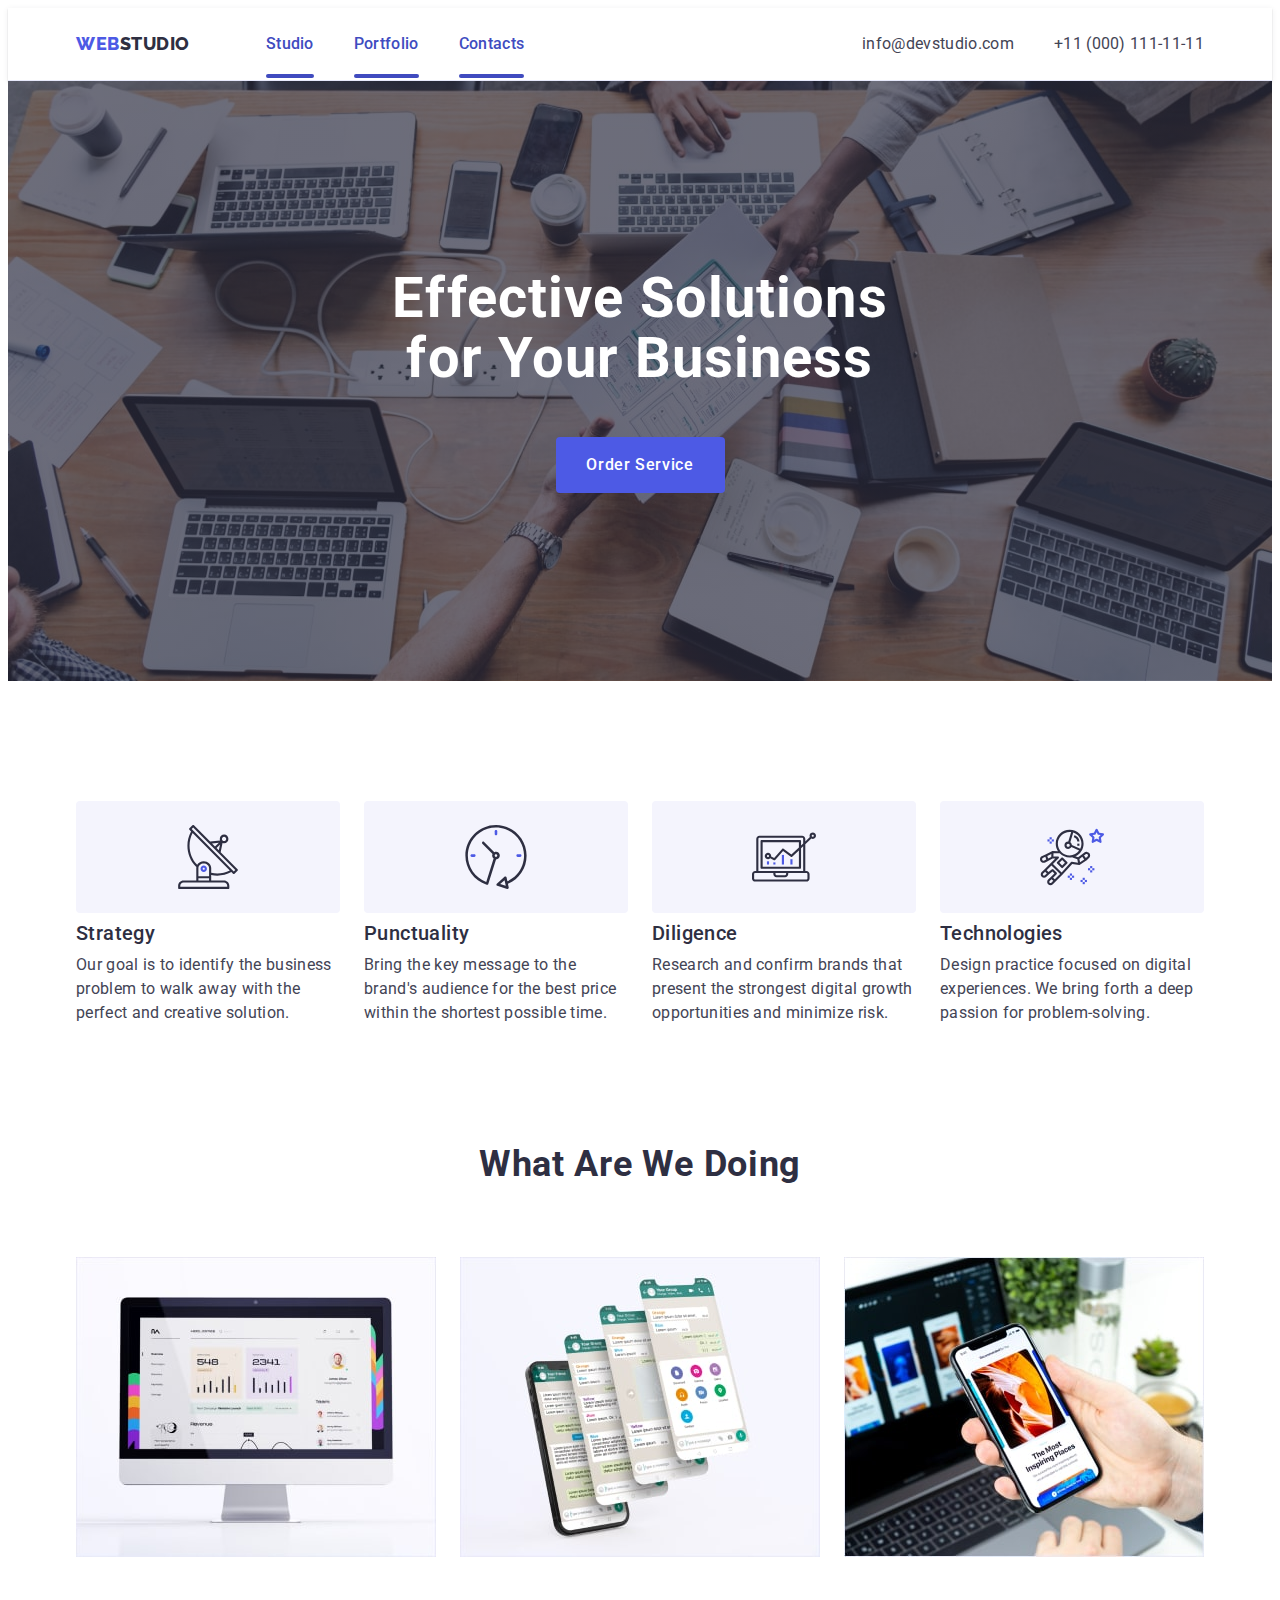
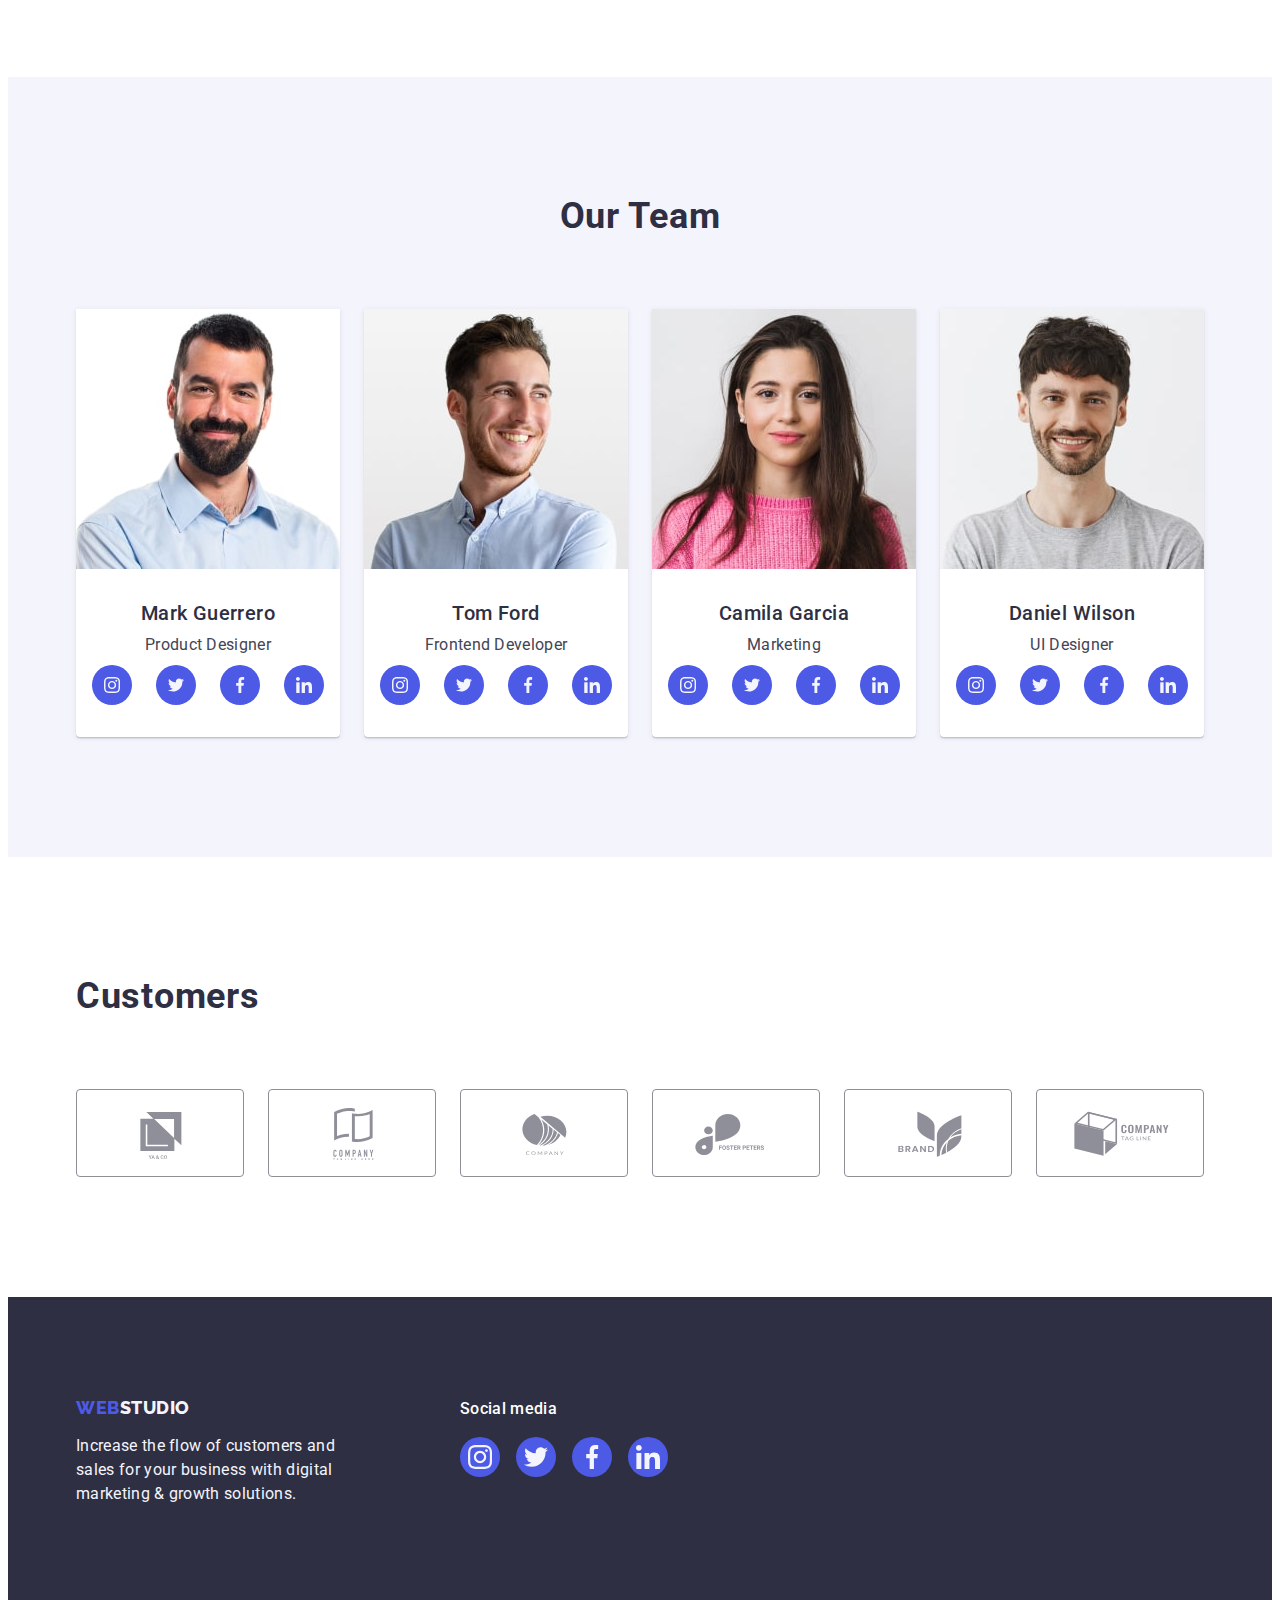
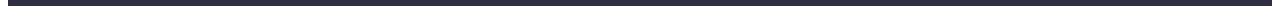
==== index.html @ 8abc338a "hw-4 26.07.23" ====
<!DOCTYPE html>
<html lang="en">
  <head>
    <meta charset="UTF-8" />
    <meta name="viewport" content="width=device-width, initial-scale=1.0" />
    <title>WebStudio</title>
    <link
      rel="stylesheet"
      href="https://cdnjs.cloudflare.com/ajax/libs/modern-normalize/2.0.0/modern-normalize.min.css"
      integrity="sha512-4xo8blKMVCiXpTaLzQSLSw3KFOVPWhm/TRtuPVc4WG6kUgjH6J03IBuG7JZPkcWMxJ5huwaBpOpnwYElP/m6wg=="
      crossorigin="anonymous"
      referrerpolicy="no-referrer"
    />
    <link rel="stylesheet" href="./css/styles.css" />
    <link rel="preconnect" href="https://fonts.googleapis.com" />
    <link rel="preconnect" href="https://fonts.gstatic.com" crossorigin />
    <link
      href="https://fonts.googleapis.com/css2?family=Raleway:wght@800&family=Roboto:wght@400;500;700;900&display=swap"
      rel="stylesheet"
    />
  </head>
  <body>
    <!-- index-header -->
    <header class="header">
      <div class="header-menu container">
        <nav class="menu">
          <a class="logo" href="./index.html"
            >Web<span class="logo-span">Studio</span></a
          >

          <ul class="menu-list">
            <li>
              <a class="menu-link" href="./index.html">Studio</a>
            </li>
            <li>
              <a class="menu-link" href="./portfolio.html">Portfolio</a>
            </li>
            <li>
              <a class="menu-link" href="">Contacts</a>
            </li>
          </ul>
        </nav>

        <address class="address">
          <ul class="address-list">
            <li>
              <a class="address-link" href="mailto:info@devstudio.com"
                >info@devstudio.com</a
              >
            </li>
            <li>
              <a class="address-link" href="tel:+110001111111"
                >+11 (000) 111-11-11</a
              >
            </li>
          </ul>
        </address>
      </div>
    </header>
    <main>
      <!--index-section1-->

      <section class="hero">
        <div class="container">
          <div class="hero-content">
            <h1 class="hero-title">Effective Solutions for Your Business</h1>
            <button class="hero-button" type="button">Order Service</button>
          </div>
        </div>
      </section>

      <!--index-section2-->
      <section class="qualities">
        <div class="container">
          <h2 class="qualities-title visually-hidden">
            Qualities of an employee
          </h2>
          <ul class="qualities-list">
            <li class="qualities-list-item">
              <div class="qualities-icon-list">
                <svg class="qualities-icon" width="64" height="64">
                  <use href="./images/icons.svg#icon-antenna"></use>
                </svg>
              </div>
              <h3 class="qualities-item-title">Strategy</h3>
              <p class="qualities-item-text">
                Our goal is to identify the business problem to walk away with
                the perfect and creative solution.
              </p>
            </li>
            <li class="qualities-list-item">
              <div class="qualities-icon-list">
                <svg class="qualities-icon" width="64" height="64">
                  <use href="./images/icons.svg#icon-clock"></use>
                </svg>
              </div>
              <h3 class="qualities-item-title">Punctuality</h3>
              <p class="qualities-item-text">
                Bring the key message to the brand's audience for the best price
                within the shortest possible time.
              </p>
            </li>
            <li class="qualities-list-item">
              <div class="qualities-icon-list">
                <svg class="qualities-icon" width="64" height="64">
                  <use href="./images/icons.svg#icon-diagram"></use>
                </svg>
              </div>
              <h3 class="qualities-item-title">Diligence</h3>
              <p class="qualities-item-text">
                Research and confirm brands that present the strongest digital
                growth opportunities and minimize risk.
              </p>
            </li>
            <li class="qualities-list-item">
              <div class="qualities-icon-list">
                <svg class="qualities-icon" width="64" height="64">
                  <use href="./images/icons.svg#icon-astronaut"></use>
                </svg>
              </div>
              <h3 class="qualities-item-title">Technologies</h3>
              <p class="qualities-item-text">
                Design practice focused on digital experiences. We bring forth a
                deep passion for problem-solving.
              </p>
            </li>
          </ul>
        </div>
      </section>
      <!--index-section3-->
      <section class="doing">
        <div class="container">
          <h2 class="doing-title">What are we doing</h2>
          <ul class="doing-list">
            <li class="doing-item">
              <img
                src="./images/doing1.jpg"
                alt="work_on_computer"
                width="360"
              />
            </li>
            <li class="doing-item">
              <img
                src="./images/doing2.jpg"
                alt="chat_on_the_phone"
                width="360"
              />
            </li>
            <li class="doing-item">
              <img
                src="./images/doing3.jpg"
                alt="other_phone_work"
                width="360"
              />
            </li>
          </ul>
        </div>
      </section>
      <!--index-section4-->
      <section class="team">
        <div class="container">
          <h2 class="team-title">Our Team</h2>
          <ul class="team-list">
            <li class="team-item">
              <img
                class="team-item-img"
                src="./images/team1.jpg"
                alt="foto_Mark_Guerrero"
                width="264"
              />
              <div class="team-subitem">
                <h3 class="team-item-title">Mark Guerrero</h3>
                <p class="team-item-text">Product Designer</p>
                <ul class="team-icon-list">
                  <li class="team-icon-item">
                    <a class="team-icon-link" href=""
                      ><svg class="team-icon" width="16" height="16">
                        <use href="./images/icons.svg#icon-instagram"></use>
                      </svg>
                    </a>
                  </li>
                  <li class="team-icon-item">
                    <a class="team-icon-link" href=""
                      ><svg class="team-icon" width="16" height="16">
                        <use href="./images/icons.svg#icon-twitter"></use>
                      </svg>
                    </a>
                  </li>
                  <li class="team-icon-item">
                    <a class="team-icon-link" href=""
                      ><svg class="team-icon" width="16" height="16">
                        <use href="./images/icons.svg#icon-facebook"></use>
                      </svg>
                    </a>
                  </li>
                  <li class="team-icon-item">
                    <a class="team-icon-link" href=""
                      ><svg class="team-icon" width="16" height="16">
                        <use href="./images/icons.svg#icon-linkedin"></use>
                      </svg>
                    </a>
                  </li>
                </ul>
              </div>
            </li>
            <li class="team-item">
              <img
                class="team-item-img"
                src="./images/team2.jpg"
                alt="foto_Tom_Ford"
                width="264"
              />
              <div class="team-subitem">
                <h3 class="team-item-title">Tom Ford</h3>
                <p class="team-item-text">Frontend Developer</p>

                <ul class="team-icon-list">
                  <li class="team-icon-item">
                    <a class="team-icon-link" href=""
                      ><svg class="team-icon" width="16" height="16">
                        <use href="./images/icons.svg#icon-instagram"></use>
                      </svg>
                    </a>
                  </li>
                  <li class="team-icon-item">
                    <a class="team-icon-link" href=""
                      ><svg class="team-icon" width="16" height="16">
                        <use href="./images/icons.svg#icon-twitter"></use>
                      </svg>
                    </a>
                  </li>
                  <li class="team-icon-item">
                    <a class="team-icon-link" href=""
                      ><svg class="team-icon" width="16" height="16">
                        <use href="./images/icons.svg#icon-facebook"></use>
                      </svg>
                    </a>
                  </li>
                  <li class="team-icon-item">
                    <a class="team-icon-link" href=""
                      ><svg class="team-icon" width="16" height="16">
                        <use href="./images/icons.svg#icon-linkedin"></use>
                      </svg>
                    </a>
                  </li>
                </ul>
              </div>
            </li>
            <li class="team-item">
              <img
                class="team-item-img"
                src="./images/team3.jpg"
                alt="foto_camila_garcia"
                width="264"
              />
              <div class="team-subitem">
                <h3 class="team-item-title">Camila Garcia</h3>
                <p class="team-item-text">Marketing</p>

                <ul class="team-icon-list">
                  <li class="team-icon-item">
                    <a class="team-icon-link" href=""
                      ><svg class="team-icon" width="16" height="16">
                        <use href="./images/icons.svg#icon-instagram"></use>
                      </svg>
                    </a>
                  </li>
                  <li class="team-icon-item">
                    <a class="team-icon-link" href=""
                      ><svg class="team-icon" width="16" height="16">
                        <use href="./images/icons.svg#icon-twitter"></use>
                      </svg>
                    </a>
                  </li>
                  <li class="team-icon-item">
                    <a class="team-icon-link" href=""
                      ><svg class="team-icon" width="16" height="16">
                        <use href="./images/icons.svg#icon-facebook"></use>
                      </svg>
                    </a>
                  </li>
                  <li class="team-icon-item">
                    <a class="team-icon-link" href=""
                      ><svg class="team-icon" width="16" height="16">
                        <use href="./images/icons.svg#icon-linkedin"></use>
                      </svg>
                    </a>
                  </li>
                </ul>
              </div>
            </li>
            <li class="team-item">
              <img
                class="team-item-img"
                src="./images/team4.jpg"
                alt="foto_Daniel_Wilson"
                width="264"
              />
              <div class="team-subitem">
                <h3 class="team-item-title">Daniel Wilson</h3>
                <p class="team-item-text">UI Designer</p>
                <ul class="team-icon-list">
                  <li class="team-icon-item">
                    <a class="team-icon-link" href=""
                      ><svg class="team-icon" width="16" height="16">
                        <use href="./images/icons.svg#icon-instagram"></use>
                      </svg>
                    </a>
                  </li>
                  <li class="team-icon-item">
                    <a class="team-icon-link" href=""
                      ><svg class="team-icon" width="16" height="16">
                        <use href="./images/icons.svg#icon-twitter"></use>
                      </svg>
                    </a>
                  </li>
                  <li class="team-icon-item">
                    <a class="team-icon-link" href=""
                      ><svg class="team-icon" width="16" height="16">
                        <use href="./images/icons.svg#icon-facebook"></use>
                      </svg>
                    </a>
                  </li>
                  <li class="team-icon-item">
                    <a class="team-icon-link" href=""
                      ><svg class="team-icon" width="16" height="16">
                        <use href="./images/icons.svg#icon-linkedin"></use>
                      </svg>
                    </a>
                  </li>
                </ul>
              </div>
            </li>
          </ul>
        </div>
      </section>
      <!-- index-section5 -->
      <section class="customers">
        <div class="container">
          <h2 class="customers-title">Customers</h2>
          <ul class="customers-list">
            <li class="customers-item">
              <a class="customers-link" href="">
                <svg class="customers-icon" width="104" height="56">
                  <use href="./images/icons.svg#icon-client1"></use>
                </svg>
              </a>
            </li>
            <li class="customers-item">
              <a class="customers-link" href=""
                ><svg class="customers-icon" width="104" height="56">
                  <use href="./images/icons.svg#icon-client2"></use>
                </svg>
              </a>
            </li>
            <li class="customers-item">
              <a class="customers-link" href=""
                ><svg class="customers-icon" width="104" height="56">
                  <use href="./images/icons.svg#icon-client3"></use>
                </svg>
              </a>
            </li>
            <li class="customers-item">
              <a class="customers-link" href=""
                ><svg class="customers-icon" width="104" height="56">
                  <use href="./images/icons.svg#icon-client4"></use>
                </svg>
              </a>
            </li>
            <li class="customers-item">
              <a class="customers-link" href=""
                ><svg class="customers-icon" width="104" height="56">
                  <use href="./images/icons.svg#icon-client5"></use>
                </svg>
              </a>
            </li>
            <li class="customers-item">
              <a class="customers-link" href=""
                ><svg class="customers-icon" width="104" height="56">
                  <use href="./images/icons.svg#icon-client6"></use>
                </svg>
              </a>
            </li>
          </ul>
        </div>
      </section>
    </main>
    <!-- index-footer -->
    <footer class="footer">
      <div class="container">
        <div class="footer-left">
          <a class="footer-logo" href="./index.html"
            >Web<span class="span">Studio</span></a
          >
          <p class="footer-text">
            Increase the flow of customers and sales for your business with
            digital marketing & growth solutions.
          </p>
        </div>
        <div class="socl">
          <p class="footer-socl-title">Social media</p>
          <ul class="footer-icon-list">
            <li class="footer-icon-item">
              <a class="footer-icon-link" href="">
                <svg class="footer-icon" width="24" height="24">
                  <use href="./images/icons.svg#icon-instagram"></use>
                </svg>
              </a>
            </li>
            <li class="footer-icon-item">
              <a class="footer-icon-link" href="">
                <svg class="footer-icon" width="24" height="24">
                  <use href="./images/icons.svg#icon-twitter"></use>
                </svg>
              </a>
            </li>
            <li class="footer-icon-item">
              <a class="footer-icon-link" href="">
                <svg class="footer-icon" width="24" height="24">
                  <use href="./images/icons.svg#icon-facebook"></use>
                </svg>
              </a>
            </li>
            <li class="footer-icon-item">
              <a class="footer-icon-link" href="">
                <svg class="footer-icon" width="24" height="24">
                  <use href="./images/icons.svg#icon-linkedin"></use>
                </svg>
              </a>
            </li>
          </ul>
        </div>
      </div>
    </footer>
    <div class="modal-window is-hidden">
      <div class="window">
        <button type="button"></button>
      </div>
    </div>
    <script src="./js/modal.js"></script>
  </body>
</html>
---- css/styles.css ----
:root {
  --iris: #4d5ae5;
  --navyblue: #2e2f42;
  --slate: #434455;
  --white: #fff;
  --navyblue: #2e2f42;
  --cloud: #f4f4fd;
  --ocean: #404bbf;
  --cornflower: #e7e9fc;
  --gray: #808080;
  --lightslate: #8e8f99;
}
*,
*::before,
*::after {
  box-sizing: border-box;
}
body {
  font-family: "Roboto", sans-serif;
  background: var(--white);
  color: var(--slate);
}
h1,
h2,
h3,
h4,
h5,
h6 {
  margin: 0;
}
p {
  margin: 0;
}
ul {
  list-style-type: none;
  padding: 0;
  margin: 0;
}
a {
  text-decoration: none;
  list-style: none;
}
.container {
  width: 1158px;
  margin: 0 auto;
  padding: 0 15px;
}
/* =============================header=============================== */
header {
  border-bottom: 1px solid #e7e9fc;
  box-shadow: 0px 2px 1px rgba(46, 47, 66, 0.08),
    0px 1px 1px rgba(46, 47, 66, 0.16), 0px 1px 6px rgba(46, 47, 66, 0.08);
}
.header-menu {
  display: flex;
  gap: 40px;
  justify-content: space-between;
}
img {
  display: block;
}
.logo {
  color: var(--iris, #4d5ae5);
  font-family: "Raleway", sans-serif;
  font-size: 18px;
  font-style: normal;
  font-weight: 800;
  line-height: 1.17;
  letter-spacing: 0.03em;
  text-transform: uppercase;
  text-decoration: none;
  margin-right: 76px;
}
.logo-span {
  color: var(--navyblue, #2e2f42);
}

.menu {
  display: flex;
  align-items: center;
}
.menu-list {
  display: flex;
  gap: 40px;
}
.menu-link {
  color: var(--ocean);
  font-family: Roboto;
  font-size: 16px;
  font-style: normal;
  font-weight: 500;
  line-height: 1.5;
  letter-spacing: 0.02em;
  list-style: none;
  text-decoration: none;
  padding: 24px 0;
  position: relative;
  transition: color 250ms cubic-bezier(0.4, 0, 0.2, 1);
}
.menu-link::after {
  content: "";
  position: absolute;
  left: 0;
  bottom: -1px;
  width: 100%;
  height: 4px;
  background-color: #404bbf;
  border-radius: 2px;
}
.menu-link:hover {
  color: var(--ocean, #404bbf);
}
.menu-link:focus {
  color: var(--ocean, #404bbf);
}
.address-list {
  display: flex;
  gap: 40px;
}
.address-link {
  color: var(--slate, #434455);
  font-family: Roboto;
  font-size: 16px;
  font-style: normal;
  font-weight: 400;
  line-height: 1.5;
  letter-spacing: 0.02em;
  text-decoration: none;
  padding: 24px 0;
  display: block;
  transition: color 250ms cubic-bezier(0.4, 0, 0.2, 1);
}
.address-link:hover {
  color: var(--ocean, #404bbf);
}
.address-link:focus {
  color: var(--ocean, #404bbf);
}

/* ==============================index-section1-hero========================== */
.hero {
  background: var(--navyblue);
  background-image: linear-gradient(
      rgba(46, 47, 66, 0.7),
      rgba(46, 47, 66, 0.7)
    ),
    url(../images/background-hero.jpg);
  max-width: 1440px;
  background-repeat: no-repeat;
  background-position: center;
  background-size: cover;
  padding: 188px 0;
  margin: 0 auto;
}
.hero-title {
  color: var(--white, #fff);
  font-family: Roboto;
  font-size: 56px;
  font-style: normal;
  font-weight: 700;
  line-height: 1.07;
  letter-spacing: 0.02em;
  max-width: 496px;
  text-align: center;
  padding-bottom: 48px;
  margin: auto;
}
.hero-button {
  background-color: var(--iris, #4d5ae5);
  color: var(--white, #fff);
  font-family: "Roboto", sans-serif;
  font-size: 16px;
  font-style: normal;
  font-weight: 500;
  line-height: 1.5;
  letter-spacing: 0.04em;
  cursor: pointer;
  min-width: 169px;
  height: 56px;
  border: none;
  border-radius: 4px;
  display: block;
  margin: auto;
  transition: background-color 250ms cubic-bezier(0.4, 0, 0.2, 1);
}
.hero-button:hover {
  background: var(--ocean, #404bbf);
}
.hero-button:focus {
  background: var(--ocean, #404bbf);
}

/* ===========================index-section2======================== */
.qualities {
  padding: 120px 0;
}
.qualities-title {
  color: var(--navyblue, #2e2f42);
  font-family: Roboto;
  font-size: 36px;
  font-style: normal;
  font-weight: 700;
  line-height: 40px;
  letter-spacing: 0.72px;
  text-transform: capitalize;
}
.qualities-list {
  display: flex;
  gap: 24px;
}
.qualities-list-item {
  width: calc((100% - 72px) / 4);
}
.qualities-item-title {
  color: var(--navyblue);
  font-family: Roboto;
  font-size: 20px;
  font-style: normal;
  font-weight: 500;
  line-height: 24px;
  letter-spacing: 0.4px;
  margin-bottom: 8px;
}
.qualities-item-text {
  color: var(--slate, #434455);
  font-size: 16px;
  line-height: 1.5;
  letter-spacing: 0.02em;
}
.qualities-icon-list {
  border-radius: 4px;
  background-color: var(--cloud, #f4f4fd);
  height: 112px;
  display: flex;
  justify-content: center;
  align-items: center;
  margin-bottom: 8px;
}
/* ============================index-section3=========================== */
.doing {
  padding-bottom: 120px;
}
.doing-title {
  color: var(--navyblue, #2e2f42);
  font-family: Roboto;
  font-size: 36px;
  font-style: normal;
  text-align: center;
  font-weight: 700;
  line-height: 1.11;
  letter-spacing: 0.02em;
  text-transform: capitalize;
  margin-bottom: 72px;
}
.doing-list {
  list-style: none;
  display: flex;
  gap: 24px;
}
.doing-item {
  width: calc((100% - 48px) / 3);
}
.visually-hidden {
  position: absolute;
  width: 1px;
  height: 1px;
  margin: -1px;
  border: 0;
  padding: 0;
  white-space: nowrap;
  clip-path: inset(100%);
  clip: rect(0 0 0 0);
  overflow: hidden;
}
/* ===========================index-section4-Our Team============================ */
.team {
  background: var(--cloud, #f4f4fd);
  padding: 120px 0;
}

.team-title {
  color: var(--navyblue, #2e2f42);
  font-family: Roboto;
  font-size: 36px;
  font-style: normal;
  text-align: center;
  font-weight: 700;
  line-height: 1.11;
  letter-spacing: 0.02em;
  text-transform: capitalize;
  margin-bottom: 72px;
}
.team-list {
  display: flex;
  gap: 24px;
}
.team-item {
  background-color: #ffffff;
  width: calc((100% - 72px) / 4);
  border-radius: 0px 0px 4px 4px;
  box-shadow: 0px 2px 1px 0px rgba(46, 47, 66, 0.08),
    0px 1px 1px 0px rgba(46, 47, 66, 0.16),
    0px 1px 6px 0px rgba(46, 47, 66, 0.08);
}
.team-item-title {
  color: var(--navyblue);
  font-family: Roboto;
  font-size: 20px;
  font-style: normal;
  font-weight: 500;
  line-height: 24px;
  letter-spacing: 0.4px;
  text-align: center;
  margin-bottom: 8px;
}
.team-item-text {
  color: var(--slate, #434455);
  font-size: 16px;
  line-height: 1.5;
  letter-spacing: 0.02em;
  text-align: center;
  margin-bottom: 8px;
}
.team-subitem {
  padding: 32px 0;
}
.team-icon-list {
  display: flex;
  justify-content: center;
  gap: 24px;
}
.team-icon-item {
  width: 40px;
  height: 40px;
}
.team-icon-link {
  display: flex;
  width: 100%;
  height: 100%;
  background-color: var(--iris);
  border-radius: 50%;
  align-items: center;
  justify-content: center;
  transition: background-color 250ms cubic-bezier(0.4, 0, 0.2, 1);
}
.team-icon-link:hover,
.team-icon-link:focus {
  background-color: var(--ocean);
}
.team-icon {
  fill: var(--cloud);
}
/* ===========================index-section5-customers============================ */

.customers-title {
  width: 183px;
  font-weight: 700;
  font-size: 36px;
  line-height: 1.11;
  letter-spacing: 0.02em;
  color: #2e2f42;
  margin-bottom: 72px;
}
.customers {
  padding-top: 120px;
  padding-bottom: 120px;
}
.customers-list {
  display: flex;
  gap: 24px;
}
.customers-item {
  width: 168px;
  height: 88px;
  width: calc((100% - 120px) / 6);
}
.customers-link {
  width: 100%;
  height: 100%;
  border: 1px solid var(--lightslate, #8e8f99);
  border-radius: 4px;
  display: flex;
  align-items: center;
  justify-content: center;
  color: var(--lightslate);
  transition: border-color 250ms cubic-bezier(0.4, 0, 0.2, 1),
    color 250ms cubic-bezier(0.4, 0, 0.2, 1);
}
.customers-link:hover,
.customers-link:focus {
  border-color: var(--ocean);
  color: var(--ocean);
}
.customers-icon {
  fill: currentColor;
}

/* =================================portfolio============================ */

.direction {
  padding-top: 96px;
  padding-bottom: 120px;
}

.direction-list-btn {
  list-style: none;
  display: flex;
  justify-content: center;
  gap: 24px;
  margin-bottom: 72px;
}

.direction-button {
  background: var(--cloud, #f4f4fd);
  color: var(--iris, #4d5ae5);
  font-family: "Roboto", sans-serif;
  font-size: 16px;
  font-style: normal;
  font-weight: 500;
  line-height: 1.5;
  letter-spacing: 0.04em;
  cursor: pointer;
  padding: 12px 24px;
  border: 1px solid #e7e9fc;
  border-radius: 4px;
  transition: color 250ms cubic-bezier(0.4, 0, 0.2, 1),
    background-color 250ms cubic-bezier(0.4, 0, 0.2, 1),
    border-color 250ms cubic-bezier(0.4, 0, 0.2, 1),
    box-shadow 250ms cubic-bezier(0.4, 0, 0.2, 1);
}
.direction-button:hover {
  background: var(--ocean, #404bbf);
  color: var(--white, #fff);
  border: 1px solid transparent;
  box-shadow: 0px 2px 2px 0px rgba(0, 0, 0, 0.12),
    0px 2px 1px 0px rgba(0, 0, 0, 0.08), 0px 3px 1px 0px rgba(0, 0, 0, 0.1);
}
.direction-button:focus {
  background: var(--ocean, #404bbf);
  color: var(--white, #fff);
  border: 1px solid transparent;
  box-shadow: 0px 2px 2px 0px rgba(0, 0, 0, 0.12),
    0px 2px 1px 0px rgba(0, 0, 0, 0.08), 0px 3px 1px 0px rgba(0, 0, 0, 0.1);
}
.direction-list-cards {
  display: flex;
  flex-wrap: wrap;
  column-gap: 24px;
  row-gap: 48px;
}
.direction-item-cards {
  width: calc((100% - 48px) / 3);
}

.direction-cards-link {
  display: block;
  transition: box-shadow 250ms cubic-bezier(0.4, 0, 0.2, 1);
}
.direction-cards-link:hover {
  box-shadow: 0px 1px 6px rgba(46, 47, 66, 0.08),
    0px 1px 1px rgba(46, 47, 66, 0.16), 0px 2px 1px rgba(46, 47, 66, 0.08);
}
.direction-cards-link:focus {
  box-shadow: 0px 1px 6px rgba(46, 47, 66, 0.08),
    0px 1px 1px rgba(46, 47, 66, 0.16), 0px 2px 1px rgba(46, 47, 66, 0.08);
}
.box-overlay {
  position: relative;
  overflow: hidden;
}

.overlay-text {
  position: absolute;
  top: 0;
  font-size: 16px;
  line-height: 1.5;
  letter-spacing: 0.02em;
  color: var(--cloud);
  padding: 40px 32px;
  background-color: var(--iris);
  width: 100%;
  height: 100%;
  transform: translateY(100%);
  transition: transform 250ms cubic-bezier(0.4, 0, 0.2, 1);
}
.direction-cards-link:hover .overlay-text {
  transform: translateY(0);
}
.direction-cards-link:focus .overlay-text {
  transform: translateY(0);
}
.direction-cards-title {
  color: var(--navyblue, #2e2f42);
  font-family: Roboto;
  font-size: 20px;
  font-style: normal;
  font-weight: 500;
  line-height: 1.2;
  letter-spacing: 0.02em;
  text-transform: capitalize;
  margin-bottom: 8px;
}
.direction-cards-text {
  color: var(--slate, #434455);
  font-size: 16px;
  line-height: 1.5;
  letter-spacing: 0.02em;
}
.direction-cards-subitem {
  padding: 32px 16px;
  border: 1px solid #e7e9fc;
  border-top: none;
}
/* ==================================footer=============================== */
.footer {
  background: var(--navyblue);
  padding: 100px 0;
}
.footer-logo {
  color: var(--iris, #4d5ae5);
  font-family: "Raleway", sans-serif;
  font-size: 18px;
  font-style: normal;
  font-weight: 800;
  line-height: 1.17;
  letter-spacing: 0.03em;
  text-transform: uppercase;
  text-decoration: none;
  display: inline-block;
  margin-bottom: 16px;
}
.footer-logo .span {
  color: #f4f4fd;
}
.footer-text {
  color: var(--cloud);
  line-height: 1.5;
  letter-spacing: 0.02em;
  max-width: 264px;
}
.footer > .container {
  display: flex;
  align-items: baseline;
}
.footer-left {
  margin-right: 120px;
}

.footer-socl-title {
  margin-bottom: 16px;
  font-weight: 500;
  font-size: 16px;
  line-height: 1.5;
  letter-spacing: 0.02em;
  color: var(--white);
}
.footer-icon-list {
  display: flex;
  gap: 16px;
}
.footer-icon-item {
  width: 40px;
  height: 40px;
}
.footer-icon-link {
  width: 100%;
  height: 100%;
  background-color: var(--iris);
  border-radius: 50%;
  display: flex;
  align-items: center;
  justify-content: center;
  transition: background-color 250ms cubic-bezier(0.4, 0, 0.2, 1);
}
.footer-icon-link:hover,
.footer-icon-link:focus {
  background-color: #31d0aa;
}
.footer-icon {
  fill: var(--cloud);
}
/* Modal-Window */
.modal-window {
  position: fixed;
  top: 0;
  left: 0;
  width: 100%;
  height: 100%;
  background-color: rgba(46, 47, 66, 0.4);
  transition: opacity 250ms cubic-bezier(0.4, 0, 0.2, 1),
    visibility 250ms cubic-bezier(0.4, 0, 0.2, 1);
}
.is-hidden {
  opacity: 0;
  visibility: hidden;
  pointer-events: none;
}
.window {
  position: absolute;
  top: 50%;
  left: 50%;
  transform: translate(-50%, -50%) scale(1);
  width: 408px;
  min-height: 584px;
  background: #fcfcfc;
  box-shadow: 0px 1px 1px rgba(0, 0, 0, 0.14), 0px 1px 3px rgba(0, 0, 0, 0.12),
    0px 2px 1px rgba(0, 0, 0, 0.2);
  border-radius: 4px;
  transition: transform 250ms cubic-bezier(0.4, 0, 0.2, 1);
}
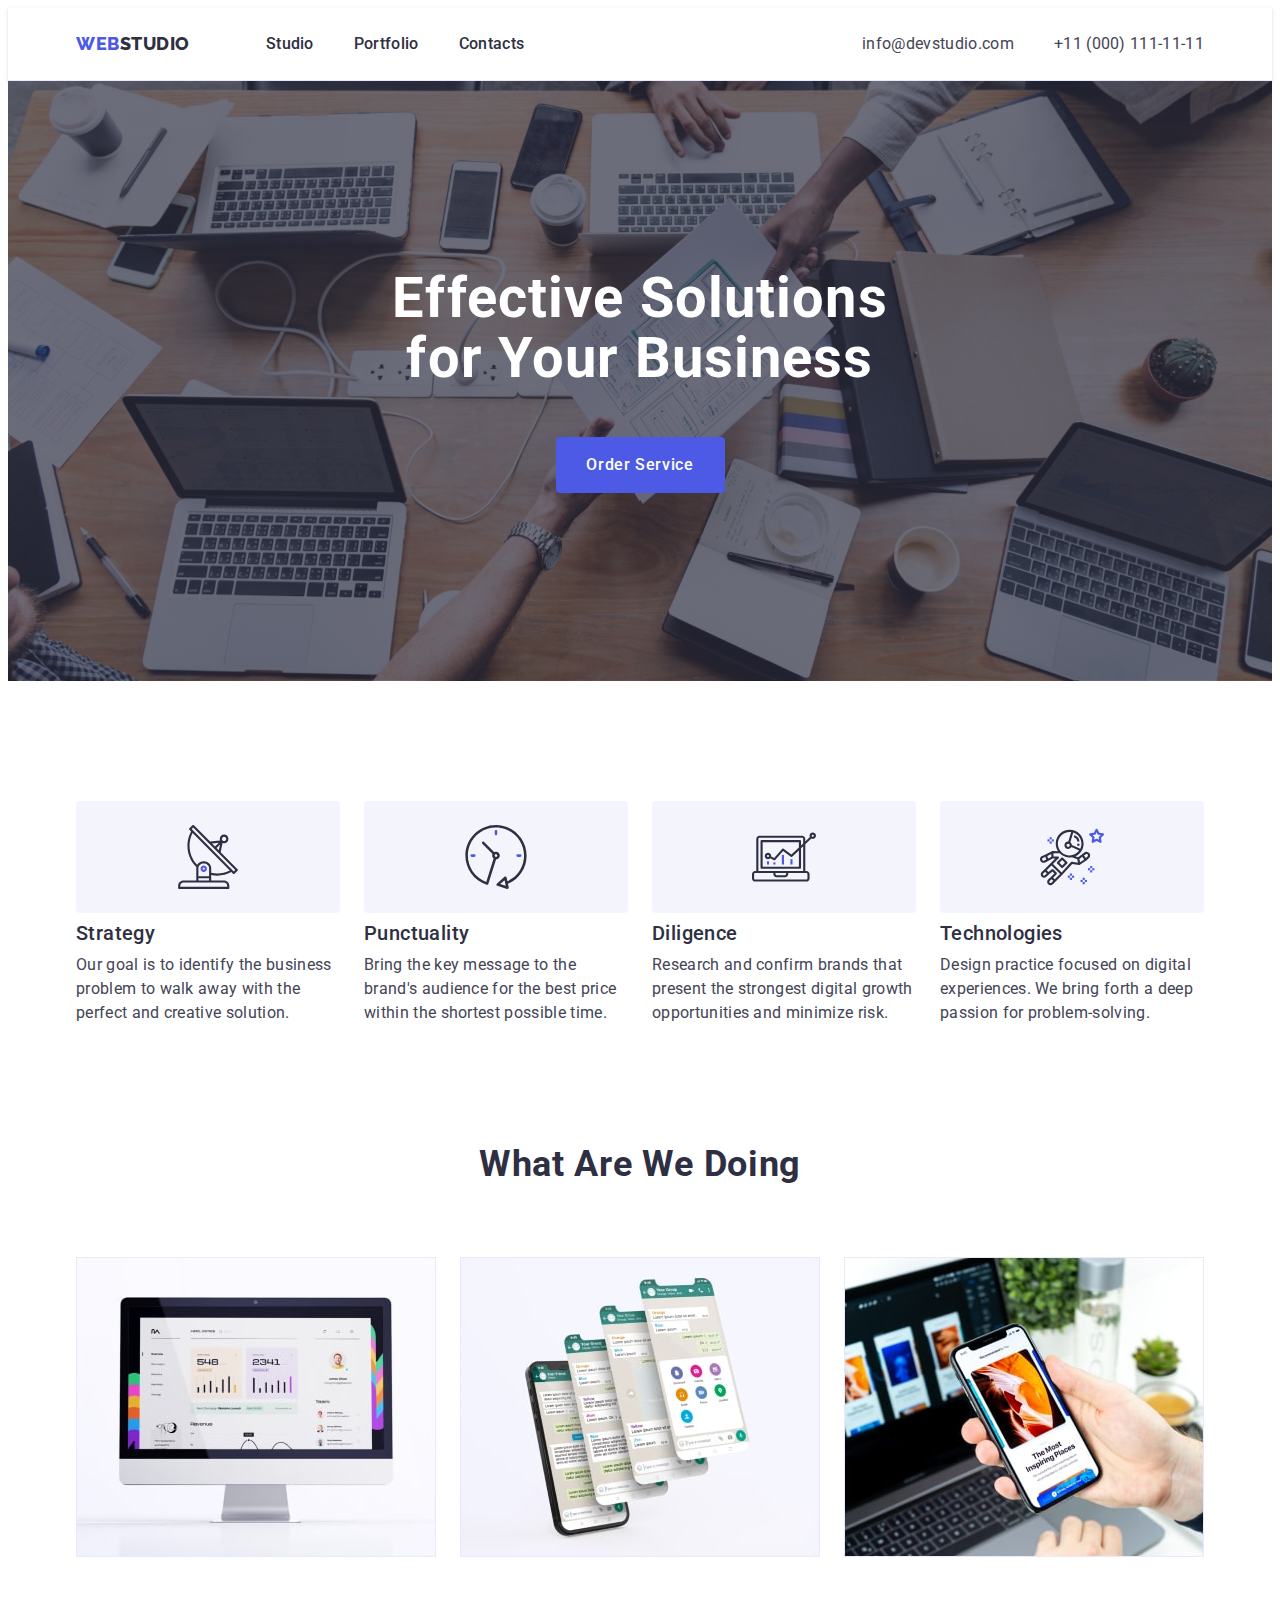
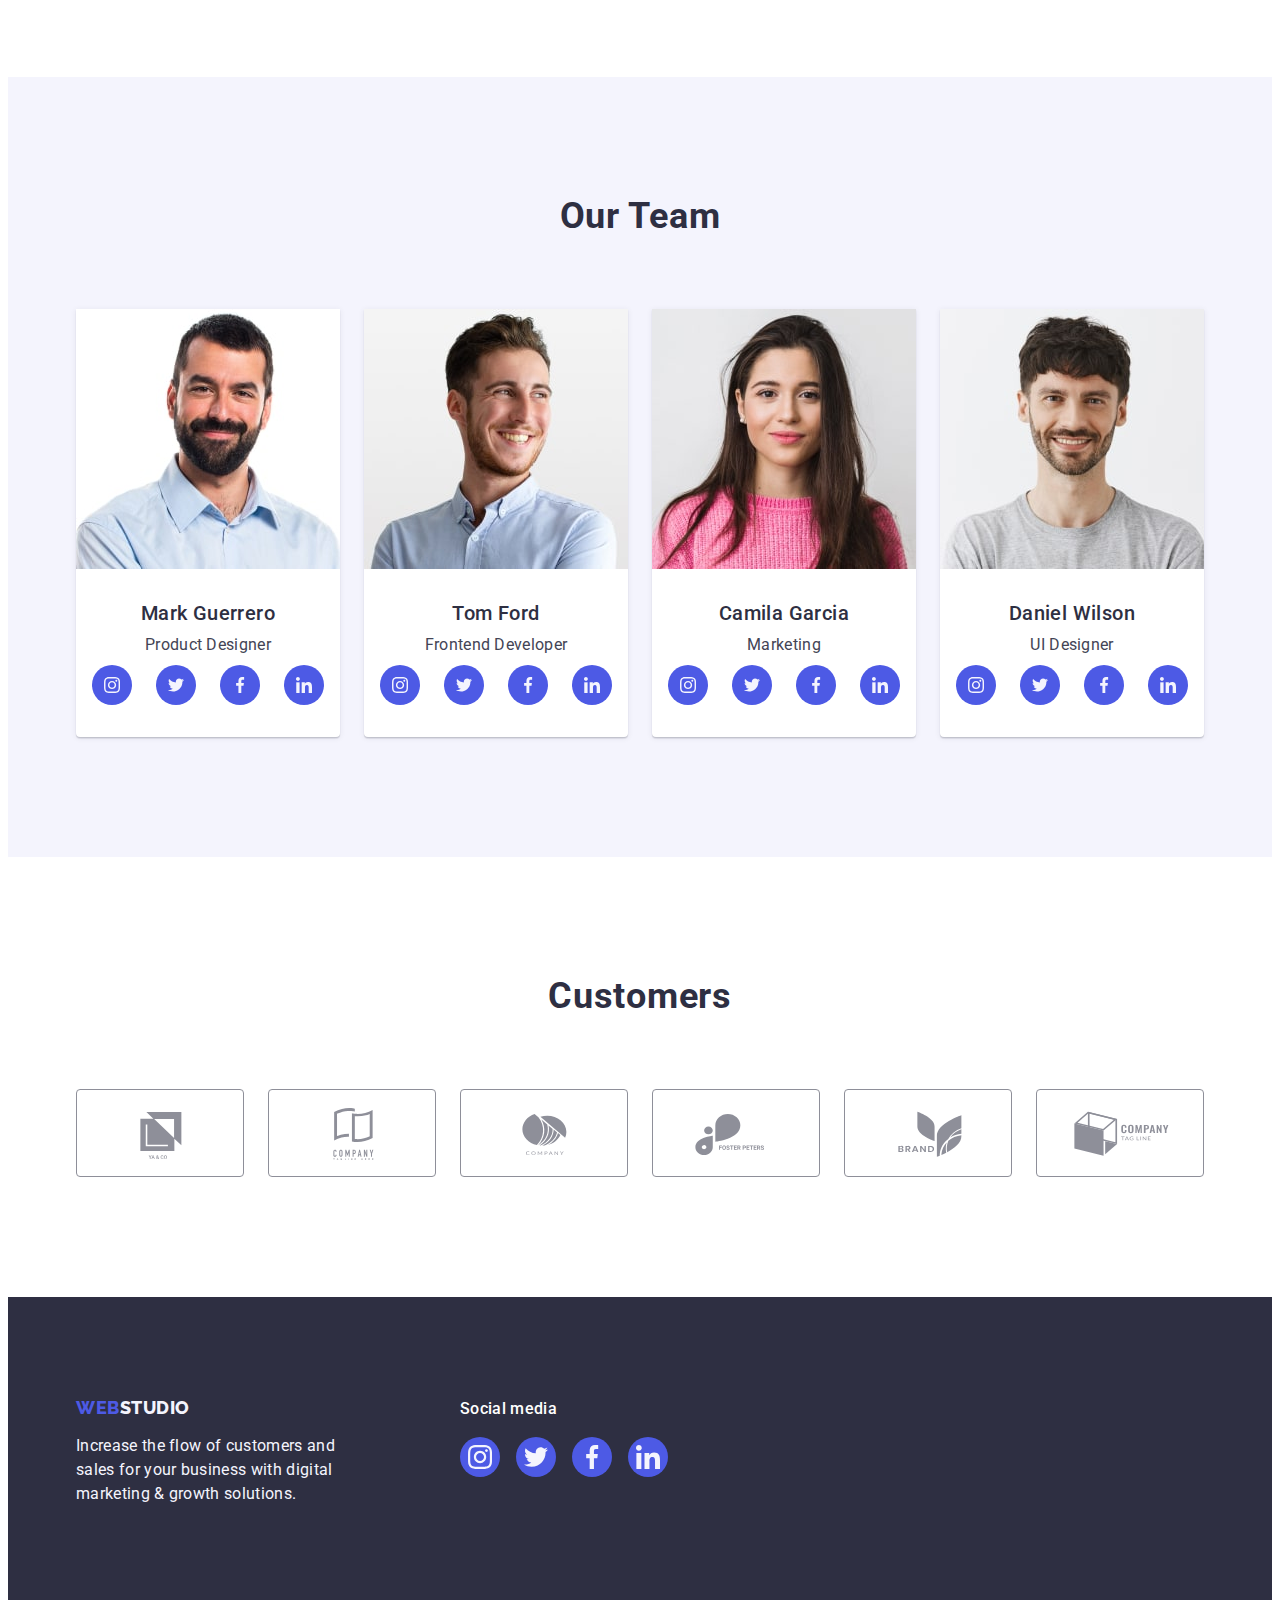
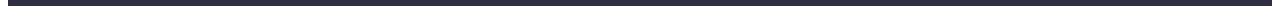
==== commit 075f60d2: "hw-4 26.07.23" ====
--- a/index.html
+++ b/index.html
@@ -62,10 +62,10 @@
 
       <section class="hero">
         <div class="container">
-          <div class="hero-content">
-            <h1 class="hero-title">Effective Solutions for Your Business</h1>
-            <button class="hero-button" type="button">Order Service</button>
-          </div>
+          <h1 class="hero-title">Effective Solutions for Your Business</h1>
+          <button class="hero-button" type="button" data-modal-open>
+            Order Service
+          </button>
         </div>
       </section>
 
@@ -173,28 +173,40 @@
                 <p class="team-item-text">Product Designer</p>
                 <ul class="team-icon-list">
                   <li class="team-icon-item">
-                    <a class="team-icon-link" href=""
+                    <a
+                      class="team-icon-link"
+                      href="https://www.instagram.com/"
+                      target="_blank"
                       ><svg class="team-icon" width="16" height="16">
                         <use href="./images/icons.svg#icon-instagram"></use>
                       </svg>
                     </a>
                   </li>
                   <li class="team-icon-item">
-                    <a class="team-icon-link" href=""
+                    <a
+                      class="team-icon-link"
+                      href="https://twitter.com/"
+                      target="_blank"
                       ><svg class="team-icon" width="16" height="16">
                         <use href="./images/icons.svg#icon-twitter"></use>
                       </svg>
                     </a>
                   </li>
                   <li class="team-icon-item">
-                    <a class="team-icon-link" href=""
+                    <a
+                      class="team-icon-link"
+                      href="https://uk-ua.facebook.com/"
+                      target="_blank"
                       ><svg class="team-icon" width="16" height="16">
                         <use href="./images/icons.svg#icon-facebook"></use>
                       </svg>
                     </a>
                   </li>
                   <li class="team-icon-item">
-                    <a class="team-icon-link" href=""
+                    <a
+                      class="team-icon-link"
+                      href="https://www.linkedin.com/"
+                      target="_blank"
                       ><svg class="team-icon" width="16" height="16">
                         <use href="./images/icons.svg#icon-linkedin"></use>
                       </svg>
@@ -216,28 +228,40 @@
 
                 <ul class="team-icon-list">
                   <li class="team-icon-item">
-                    <a class="team-icon-link" href=""
+                    <a
+                      class="team-icon-link"
+                      href="https://www.instagram.com/"
+                      target="_blank"
                       ><svg class="team-icon" width="16" height="16">
                         <use href="./images/icons.svg#icon-instagram"></use>
                       </svg>
                     </a>
                   </li>
                   <li class="team-icon-item">
-                    <a class="team-icon-link" href=""
+                    <a
+                      class="team-icon-link"
+                      href="https://twitter.com/"
+                      target="_blank"
                       ><svg class="team-icon" width="16" height="16">
                         <use href="./images/icons.svg#icon-twitter"></use>
                       </svg>
                     </a>
                   </li>
                   <li class="team-icon-item">
-                    <a class="team-icon-link" href=""
+                    <a
+                      class="team-icon-link"
+                      href="https://uk-ua.facebook.com/"
+                      target="_blank"
                       ><svg class="team-icon" width="16" height="16">
                         <use href="./images/icons.svg#icon-facebook"></use>
                       </svg>
                     </a>
                   </li>
                   <li class="team-icon-item">
-                    <a class="team-icon-link" href=""
+                    <a
+                      class="team-icon-link"
+                      href="https://www.linkedin.com/"
+                      target="_blank"
                       ><svg class="team-icon" width="16" height="16">
                         <use href="./images/icons.svg#icon-linkedin"></use>
                       </svg>
@@ -259,28 +283,40 @@
 
                 <ul class="team-icon-list">
                   <li class="team-icon-item">
-                    <a class="team-icon-link" href=""
+                    <a
+                      class="team-icon-link"
+                      href="https://www.instagram.com/"
+                      target="_blank"
                       ><svg class="team-icon" width="16" height="16">
                         <use href="./images/icons.svg#icon-instagram"></use>
                       </svg>
                     </a>
                   </li>
                   <li class="team-icon-item">
-                    <a class="team-icon-link" href=""
+                    <a
+                      class="team-icon-link"
+                      href="https://twitter.com/"
+                      target="_blank"
                       ><svg class="team-icon" width="16" height="16">
                         <use href="./images/icons.svg#icon-twitter"></use>
                       </svg>
                     </a>
                   </li>
                   <li class="team-icon-item">
-                    <a class="team-icon-link" href=""
+                    <a
+                      class="team-icon-link"
+                      href="https://uk-ua.facebook.com/"
+                      target="_blank"
                       ><svg class="team-icon" width="16" height="16">
                         <use href="./images/icons.svg#icon-facebook"></use>
                       </svg>
                     </a>
                   </li>
                   <li class="team-icon-item">
-                    <a class="team-icon-link" href=""
+                    <a
+                      class="team-icon-link"
+                      href="https://www.linkedin.com/"
+                      target="_blank"
                       ><svg class="team-icon" width="16" height="16">
                         <use href="./images/icons.svg#icon-linkedin"></use>
                       </svg>
@@ -301,28 +337,40 @@
                 <p class="team-item-text">UI Designer</p>
                 <ul class="team-icon-list">
                   <li class="team-icon-item">
-                    <a class="team-icon-link" href=""
+                    <a
+                      class="team-icon-link"
+                      href="https://www.instagram.com/"
+                      target="_blank"
                       ><svg class="team-icon" width="16" height="16">
                         <use href="./images/icons.svg#icon-instagram"></use>
                       </svg>
                     </a>
                   </li>
                   <li class="team-icon-item">
-                    <a class="team-icon-link" href=""
+                    <a
+                      class="team-icon-link"
+                      href="https://twitter.com/"
+                      target="_blank"
                       ><svg class="team-icon" width="16" height="16">
                         <use href="./images/icons.svg#icon-twitter"></use>
                       </svg>
                     </a>
                   </li>
                   <li class="team-icon-item">
-                    <a class="team-icon-link" href=""
+                    <a
+                      class="team-icon-link"
+                      href="https://uk-ua.facebook.com/"
+                      target="_blank"
                       ><svg class="team-icon" width="16" height="16">
                         <use href="./images/icons.svg#icon-facebook"></use>
                       </svg>
                     </a>
                   </li>
                   <li class="team-icon-item">
-                    <a class="team-icon-link" href=""
+                    <a
+                      class="team-icon-link"
+                      href="https://www.linkedin.com/"
+                      target="_blank"
                       ><svg class="team-icon" width="16" height="16">
                         <use href="./images/icons.svg#icon-linkedin"></use>
                       </svg>
@@ -401,28 +449,44 @@
           <p class="footer-socl-title">Social media</p>
           <ul class="footer-icon-list">
             <li class="footer-icon-item">
-              <a class="footer-icon-link" href="">
+              <a
+                class="footer-icon-link"
+                href="https://www.instagram.com/"
+                target="_blank"
+              >
                 <svg class="footer-icon" width="24" height="24">
                   <use href="./images/icons.svg#icon-instagram"></use>
                 </svg>
               </a>
             </li>
             <li class="footer-icon-item">
-              <a class="footer-icon-link" href="">
+              <a
+                class="footer-icon-link"
+                href="https://twitter.com/"
+                target="_blank"
+              >
                 <svg class="footer-icon" width="24" height="24">
                   <use href="./images/icons.svg#icon-twitter"></use>
                 </svg>
               </a>
             </li>
             <li class="footer-icon-item">
-              <a class="footer-icon-link" href="">
+              <a
+                class="footer-icon-link"
+                href="https://uk-ua.facebook.com/"
+                target="_blank"
+              >
                 <svg class="footer-icon" width="24" height="24">
                   <use href="./images/icons.svg#icon-facebook"></use>
                 </svg>
               </a>
             </li>
             <li class="footer-icon-item">
-              <a class="footer-icon-link" href="">
+              <a
+                class="footer-icon-link"
+                href="https://www.linkedin.com/"
+                target="_blank"
+              >
                 <svg class="footer-icon" width="24" height="24">
                   <use href="./images/icons.svg#icon-linkedin"></use>
                 </svg>
@@ -432,9 +496,14 @@
         </div>
       </div>
     </footer>
-    <div class="modal-window is-hidden">
+    <!-- Modal Window -->
+    <div class="modal-window is-hidden" data-modal>
       <div class="window">
-        <button type="button"></button>
+        <button class="modal-btn-close" type="button" data-modal-close>
+          <svg class="modal-icon" width="8" height="8">
+            <use href="./images/icons.svg#icon-close-black-18dp"></use>
+          </svg>
+        </button>
       </div>
     </div>
     <script src="./js/modal.js"></script>
--- a/css/styles.css
+++ b/css/styles.css
@@ -84,7 +84,7 @@
   gap: 40px;
 }
 .menu-link {
-  color: var(--ocean);
+  color: var(--navyblue);
   font-family: Roboto;
   font-size: 16px;
   font-style: normal;
@@ -97,7 +97,7 @@
   position: relative;
   transition: color 250ms cubic-bezier(0.4, 0, 0.2, 1);
 }
-.menu-link::after {
+.menu-link:active::after {
   content: "";
   position: absolute;
   left: 0;
@@ -353,7 +353,7 @@
 /* ===========================index-section5-customers============================ */
 
 .customers-title {
-  width: 183px;
+  text-align: center;
   font-weight: 700;
   font-size: 36px;
   line-height: 1.11;
@@ -608,3 +608,37 @@
   border-radius: 4px;
   transition: transform 250ms cubic-bezier(0.4, 0, 0.2, 1);
 }
+.modal-btn-close {
+  position: absolute;
+  top: 24px;
+  right: 24px;
+  width: 24px;
+  height: 24px;
+  border-radius: 50%;
+  display: flex;
+  align-items: center;
+  justify-content: center;
+  background-color: #e7e9fc;
+  border: 1px solid rgba(0, 0, 0, 0.1);
+  padding: 0;
+  cursor: pointer;
+  transition: background-color 250ms cubic-bezier(0.4, 0, 0.2, 1),
+    border 250ms cubic-bezier(0.4, 0, 0.2, 1);
+}
+.modal-btn-close:hover {
+  background-color: #404bbf;
+  border: none;
+}
+.modal-btn-close:focus {
+  background-color: #404bbf;
+  border: none;
+}
+.modal-icon {
+  transition: fill 250ms cubic-bezier(0.4, 0, 0.2, 1);
+}
+.modal-btn-close:hover .modal-icon {
+  fill: #ffffff;
+}
+.modal-btn-close:focus .modal-icon {
+  fill: #ffffff;
+}
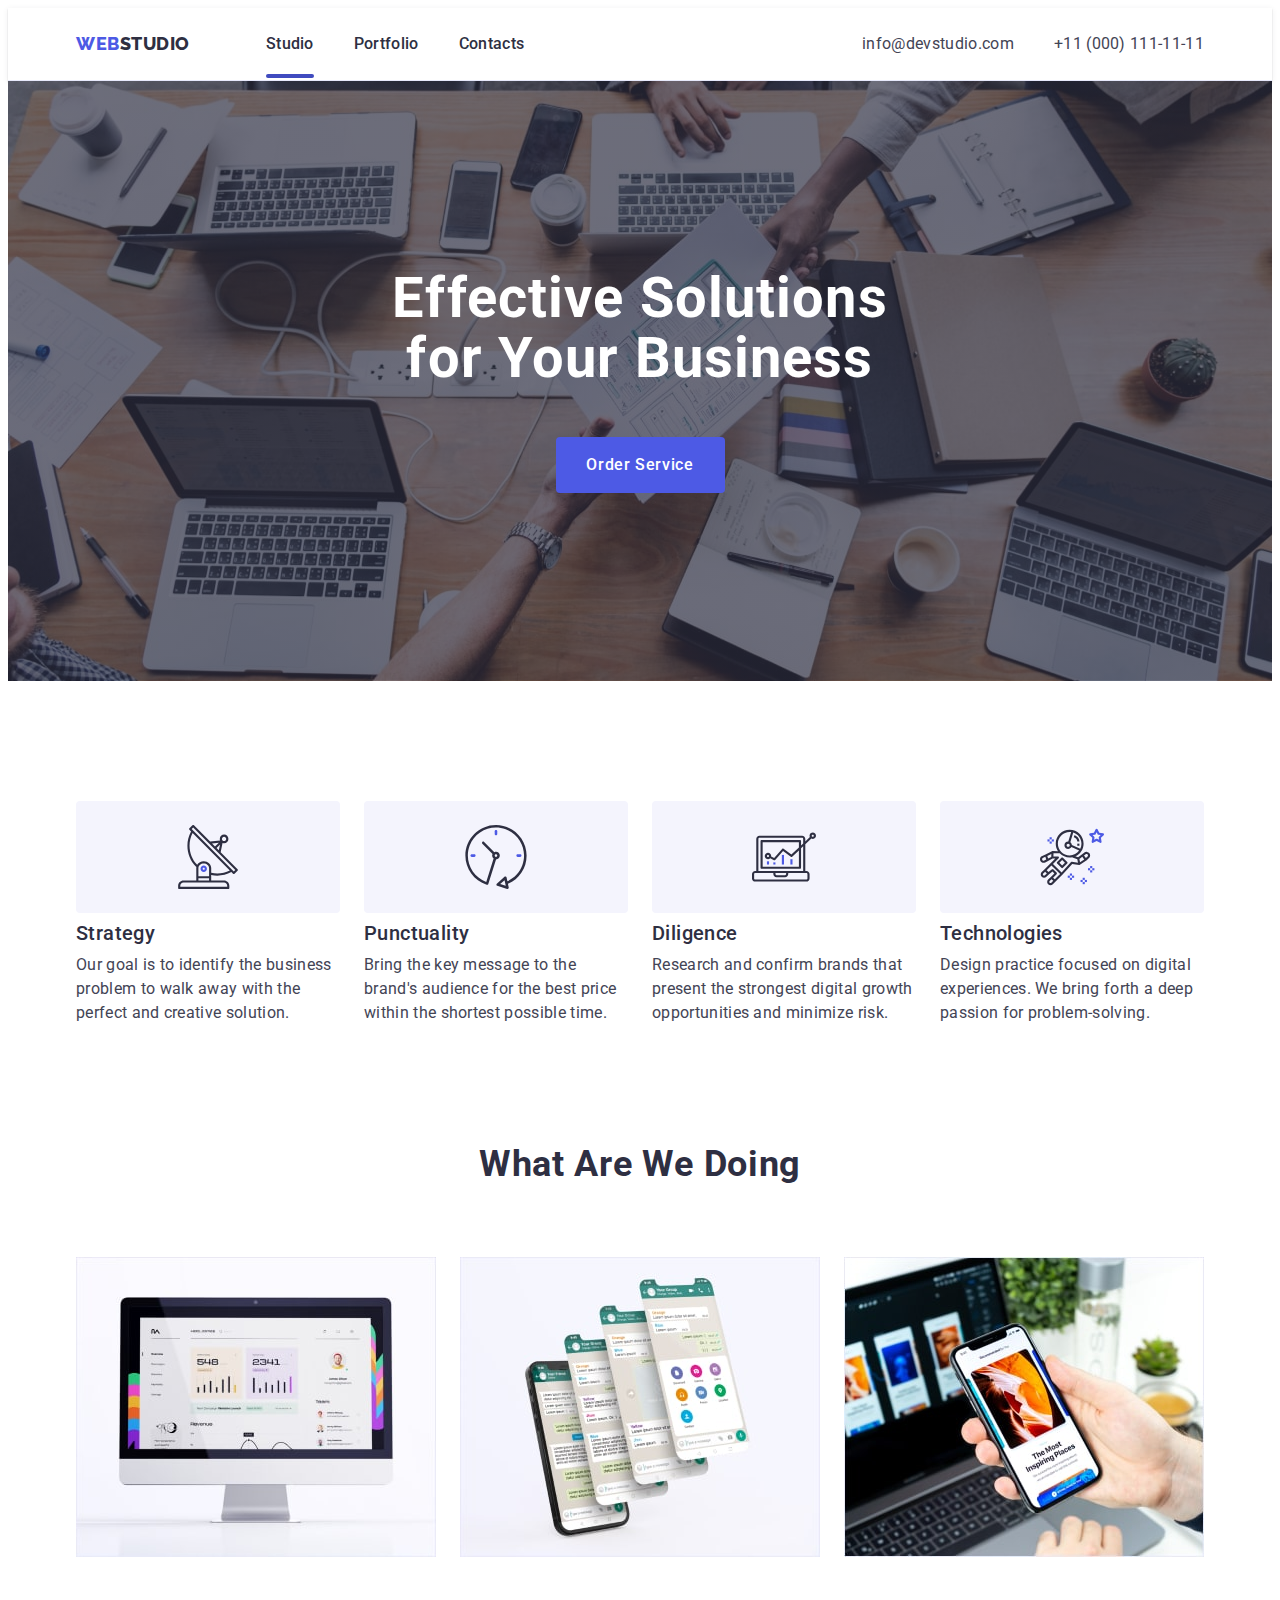
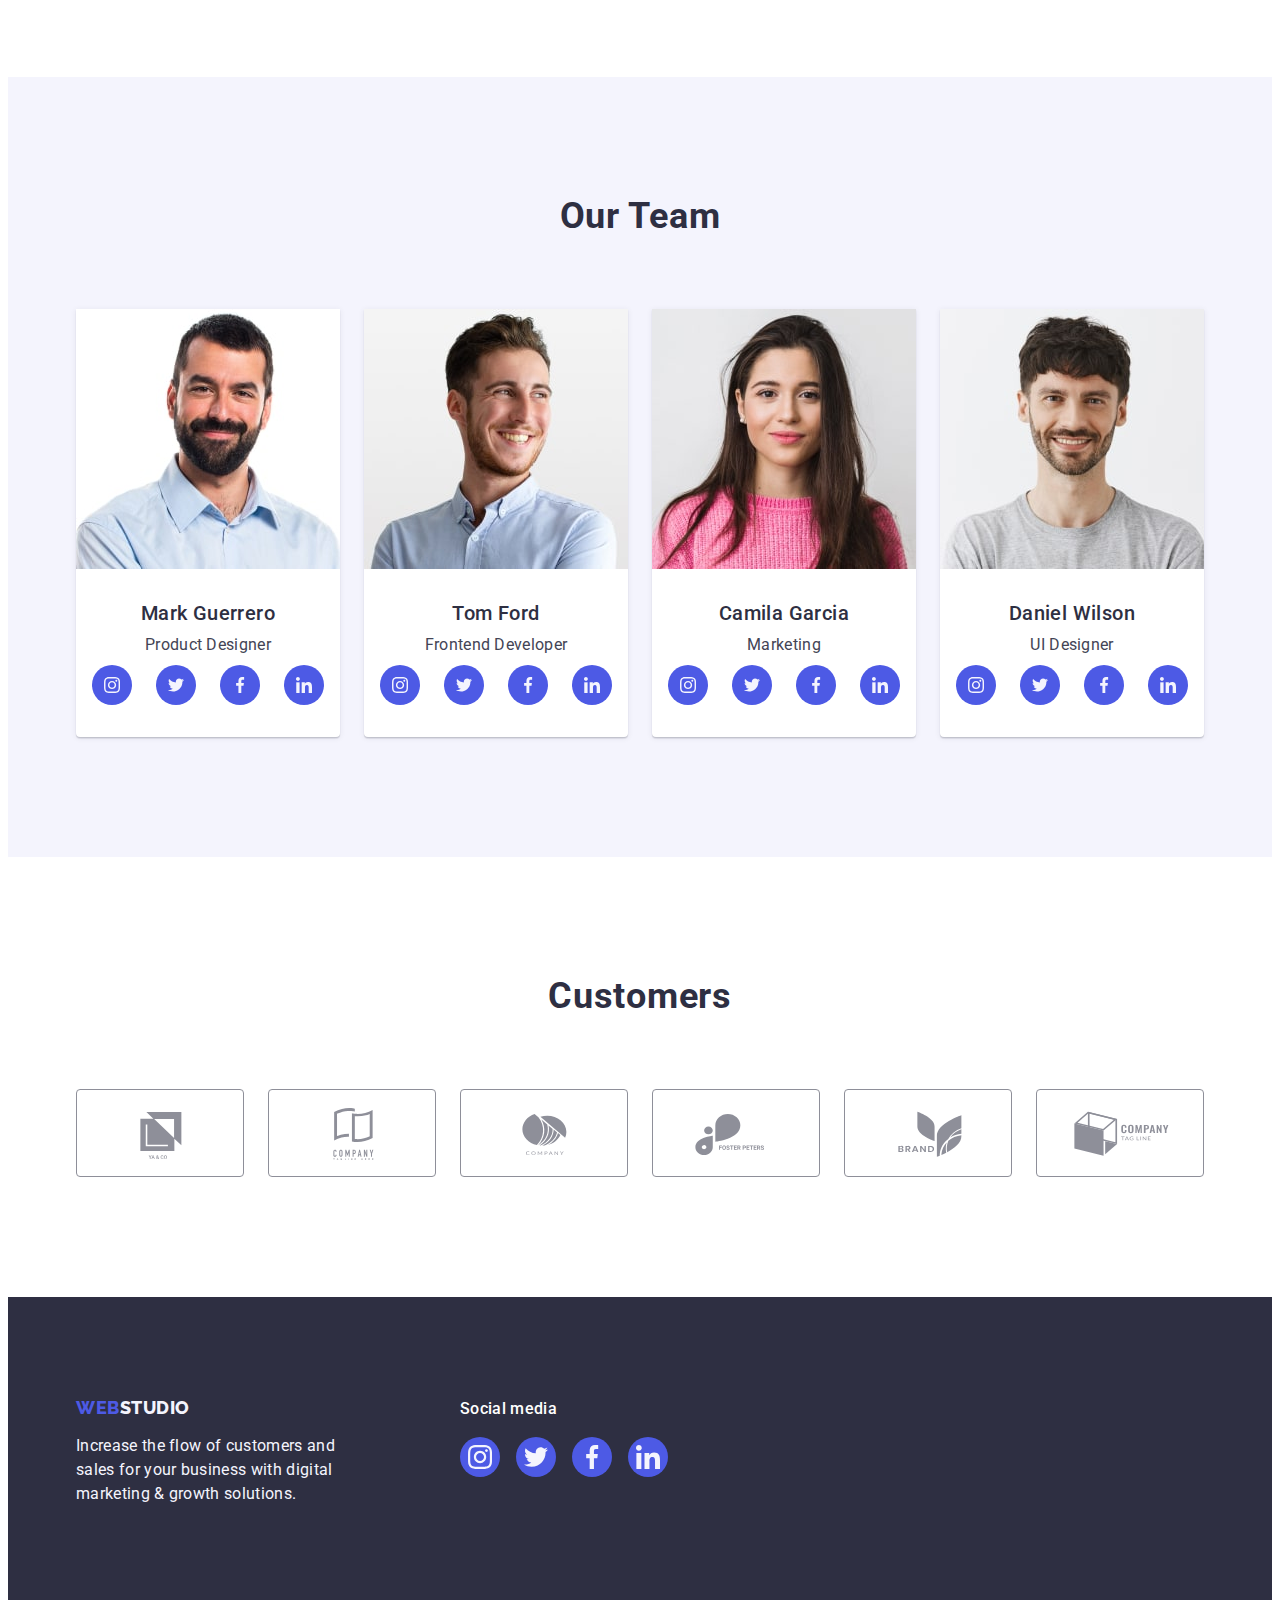
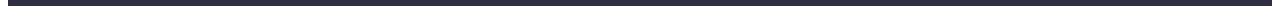
==== commit 27375788: "hw-4 27.07.23" ====
--- a/index.html
+++ b/index.html
@@ -30,7 +30,7 @@
 
           <ul class="menu-list">
             <li>
-              <a class="menu-link" href="./index.html">Studio</a>
+              <a class="menu-link active" href="./index.html">Studio</a>
             </li>
             <li>
               <a class="menu-link" href="./portfolio.html">Portfolio</a>
--- a/css/styles.css
+++ b/css/styles.css
@@ -97,7 +97,7 @@
   position: relative;
   transition: color 250ms cubic-bezier(0.4, 0, 0.2, 1);
 }
-.menu-link:active::after {
+.menu-link::after {
   content: "";
   position: absolute;
   left: 0;
@@ -106,6 +106,14 @@
   height: 4px;
   background-color: #404bbf;
   border-radius: 2px;
+  opacity: 0;
+}
+
+.menu-link:hover::after {
+  opacity: 1;
+}
+.menu-link.active::after {
+  opacity: 1;
 }
 .menu-link:hover {
   color: var(--ocean, #404bbf);
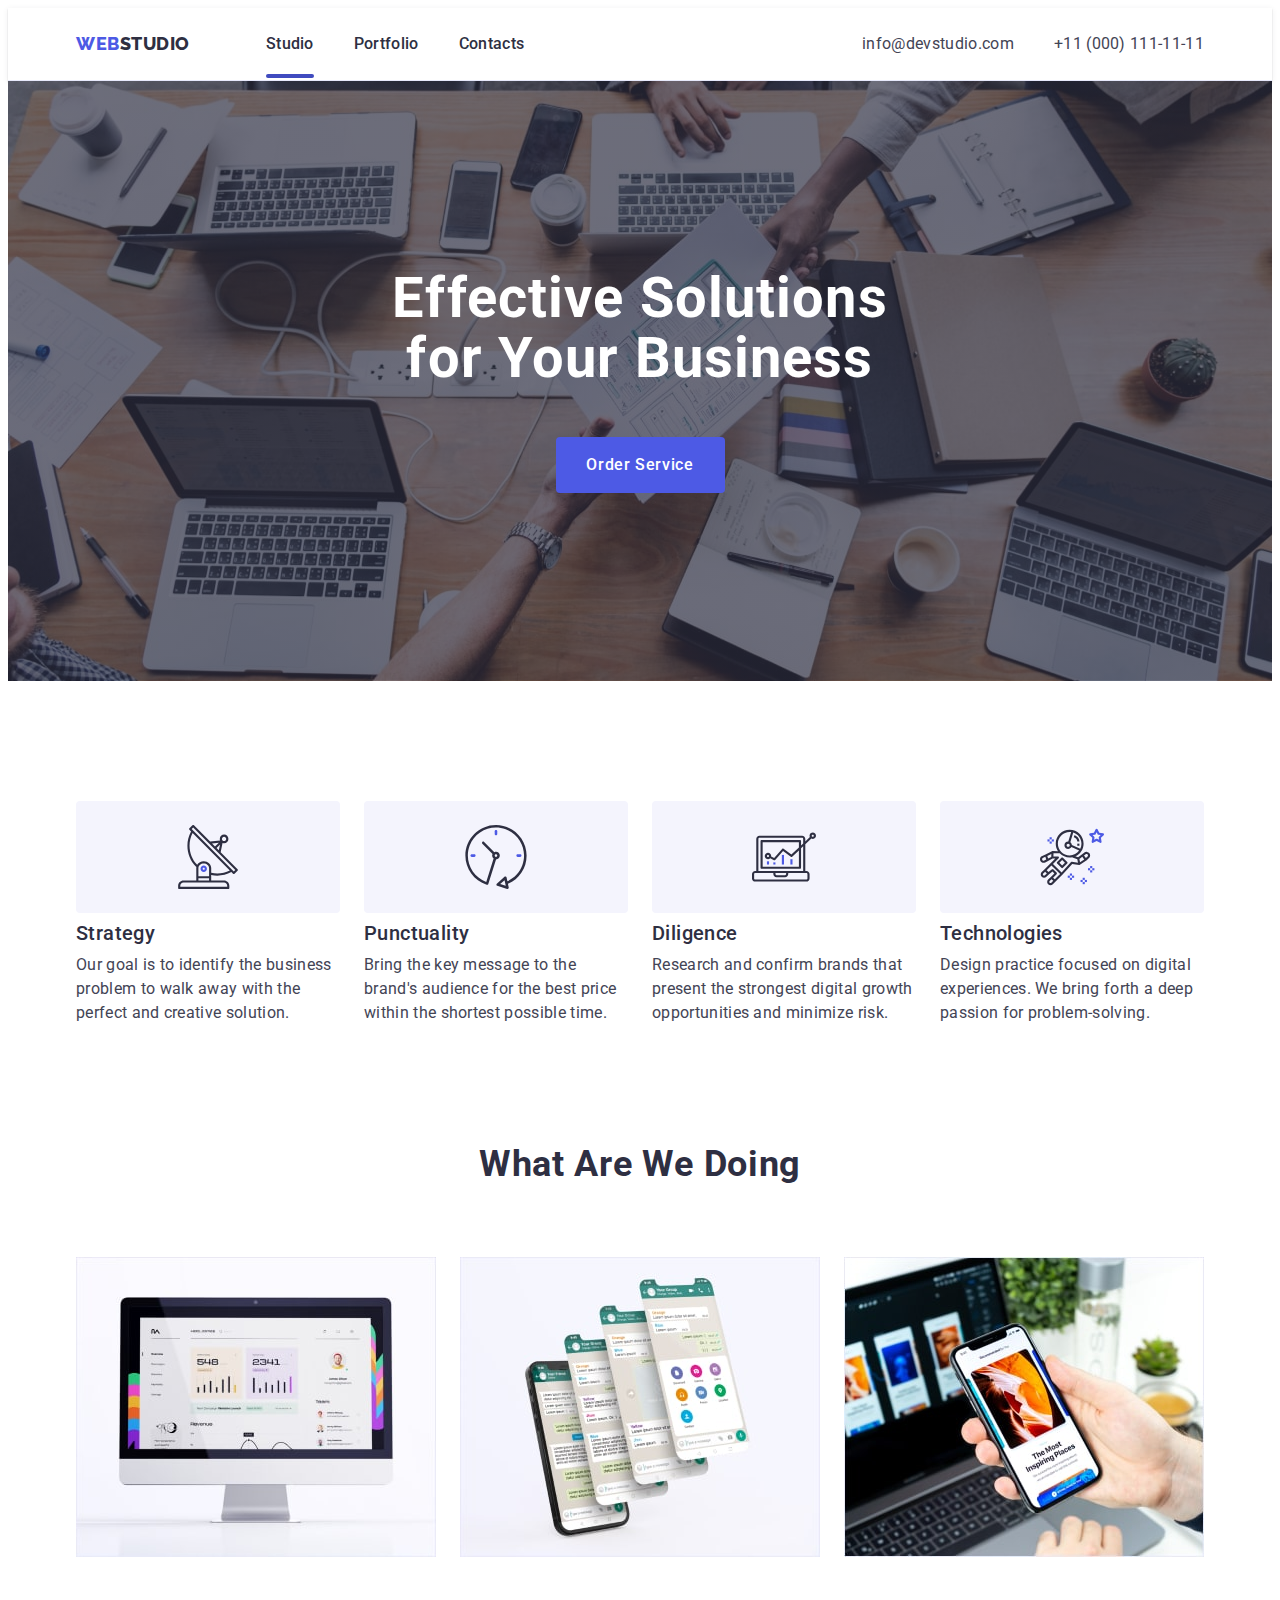
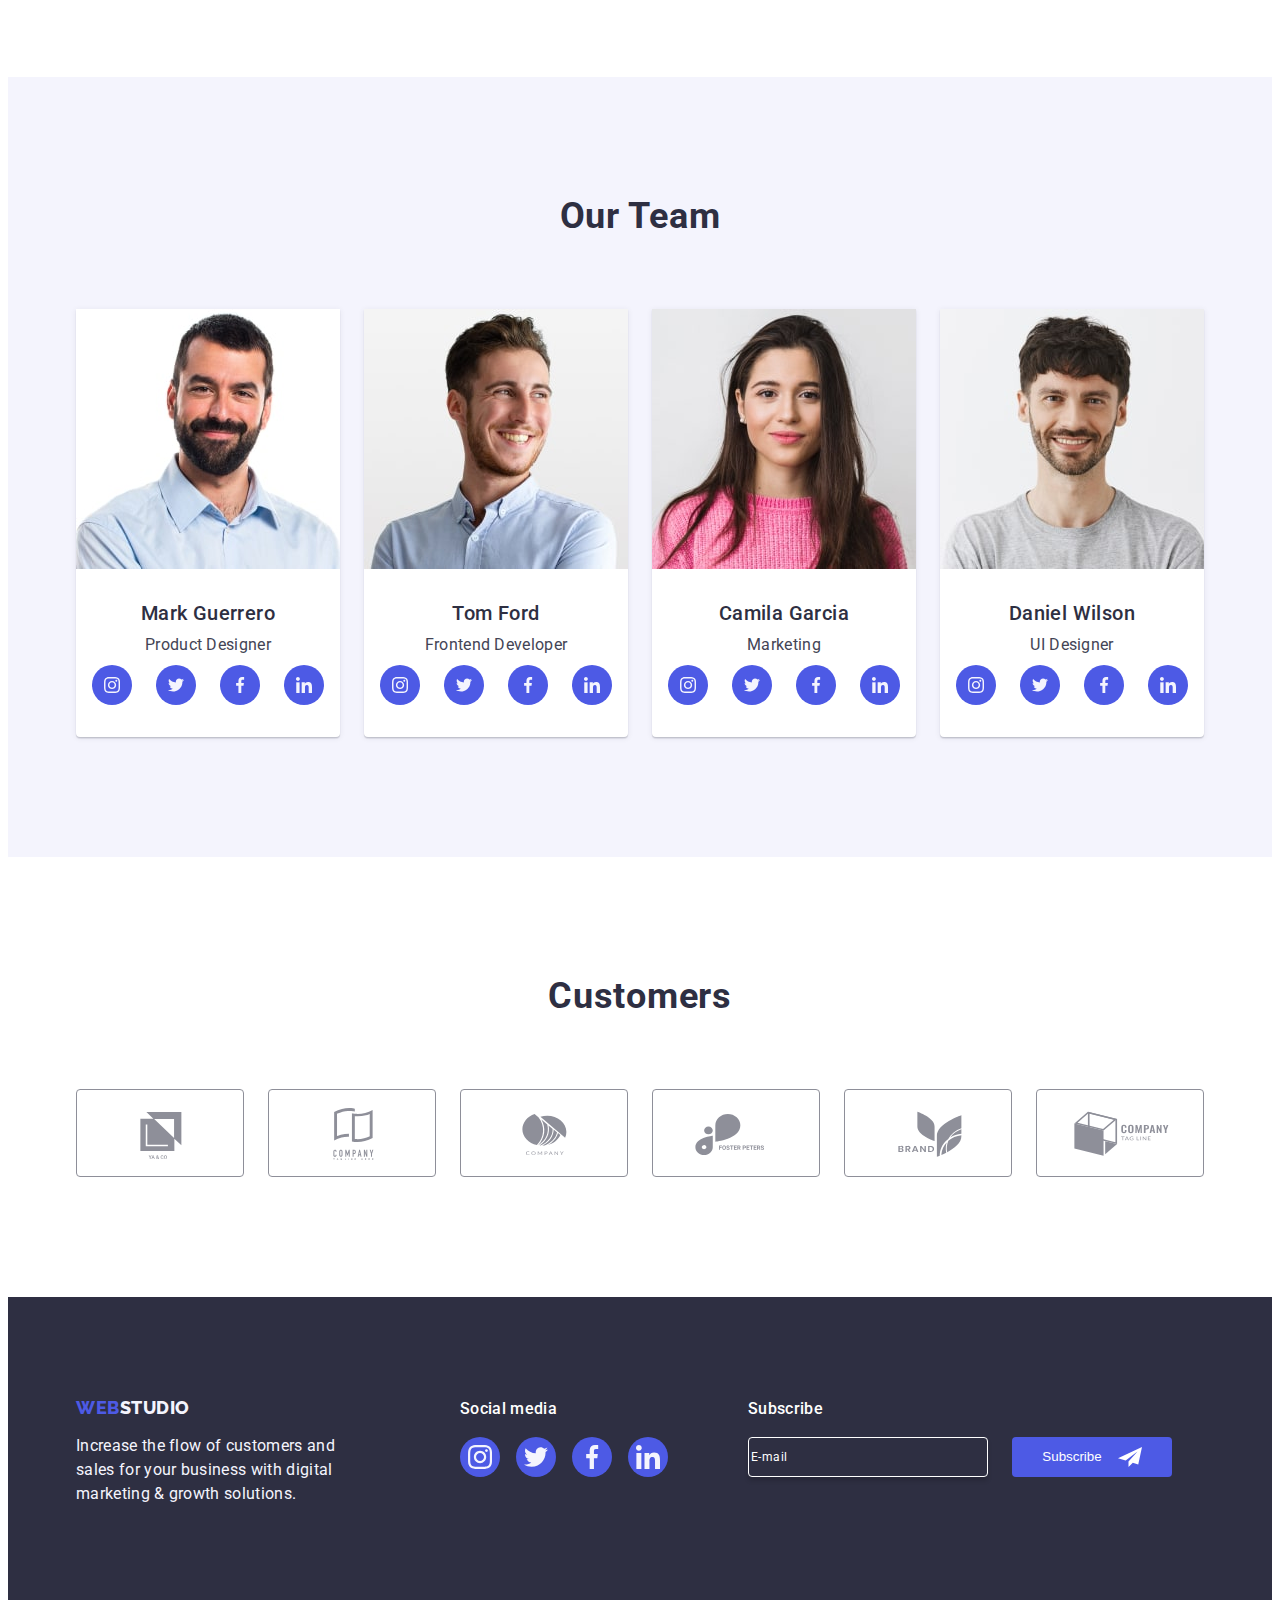
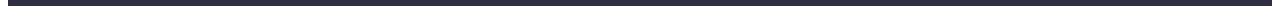
==== commit 6d6ea3e0: "hw-5 31.07.23" ====
--- a/index.html
+++ b/index.html
@@ -494,6 +494,18 @@
             </li>
           </ul>
         </div>
+        <form class="footer-subscribe-form">
+          <label class="footer-subscribe-title"
+            >Subscribe
+            <input class="footer-input-email" type="email" value="E-mail"
+          /></label>
+          <button class="footer-subscribe-btn" type="submit">
+            Subscribe
+            <svg class="footer-subscribe-icon" width="24" height="24">
+              <use href="./images/icons.svg#icon-frame3"></use>
+            </svg>
+          </button>
+        </form>
       </div>
     </footer>
     <!-- Modal Window -->
--- a/css/styles.css
+++ b/css/styles.css
@@ -39,6 +39,9 @@
 a {
   text-decoration: none;
   list-style: none;
+}
+.button {
+  cursor: pointer;
 }
 .container {
   width: 1158px;
@@ -587,6 +590,56 @@
 .footer-icon {
   fill: var(--cloud);
 }
+
+.footer-subscribe-form {
+  display: flex;
+  margin-left: 80px;
+}
+.footer-subscribe-title {
+  color: var(--white, #fff);
+  font-family: Roboto;
+  font-size: 16px;
+  font-weight: 500;
+  line-height: 1.5;
+  letter-spacing: 0.02em;
+  display: flex;
+  flex-direction: column;
+  gap: 16px;
+  width: 264px;
+}
+
+.footer-input-email {
+  height: 40px;
+  border-radius: 4px;
+  border: 1px solid var(--white, #fff);
+  box-shadow: 0px 4px 4px 0px rgba(0, 0, 0, 0.15);
+  background: var(--navyblue, #2e2f42);
+  color: var(--white, #fff);
+  font-family: Roboto;
+  font-size: 12px;
+  line-height: 2;
+  letter-spacing: 0.04em;
+  margin-right: 24px;
+}
+
+.footer-subscribe-btn {
+  display: flex;
+  align-items: center;
+  justify-content: center;
+  align-self: flex-end;
+  gap: 16px;
+  color: var(--white, #fff);
+  text-align: center;
+  border: none;
+  border-radius: 4px;
+  background: var(--iris, #4d5ae5);
+  width: 160px;
+  height: 40px;
+}
+
+.footer-subscribe-icon {
+}
+
 /* Modal-Window */
 .modal-window {
   position: fixed;
